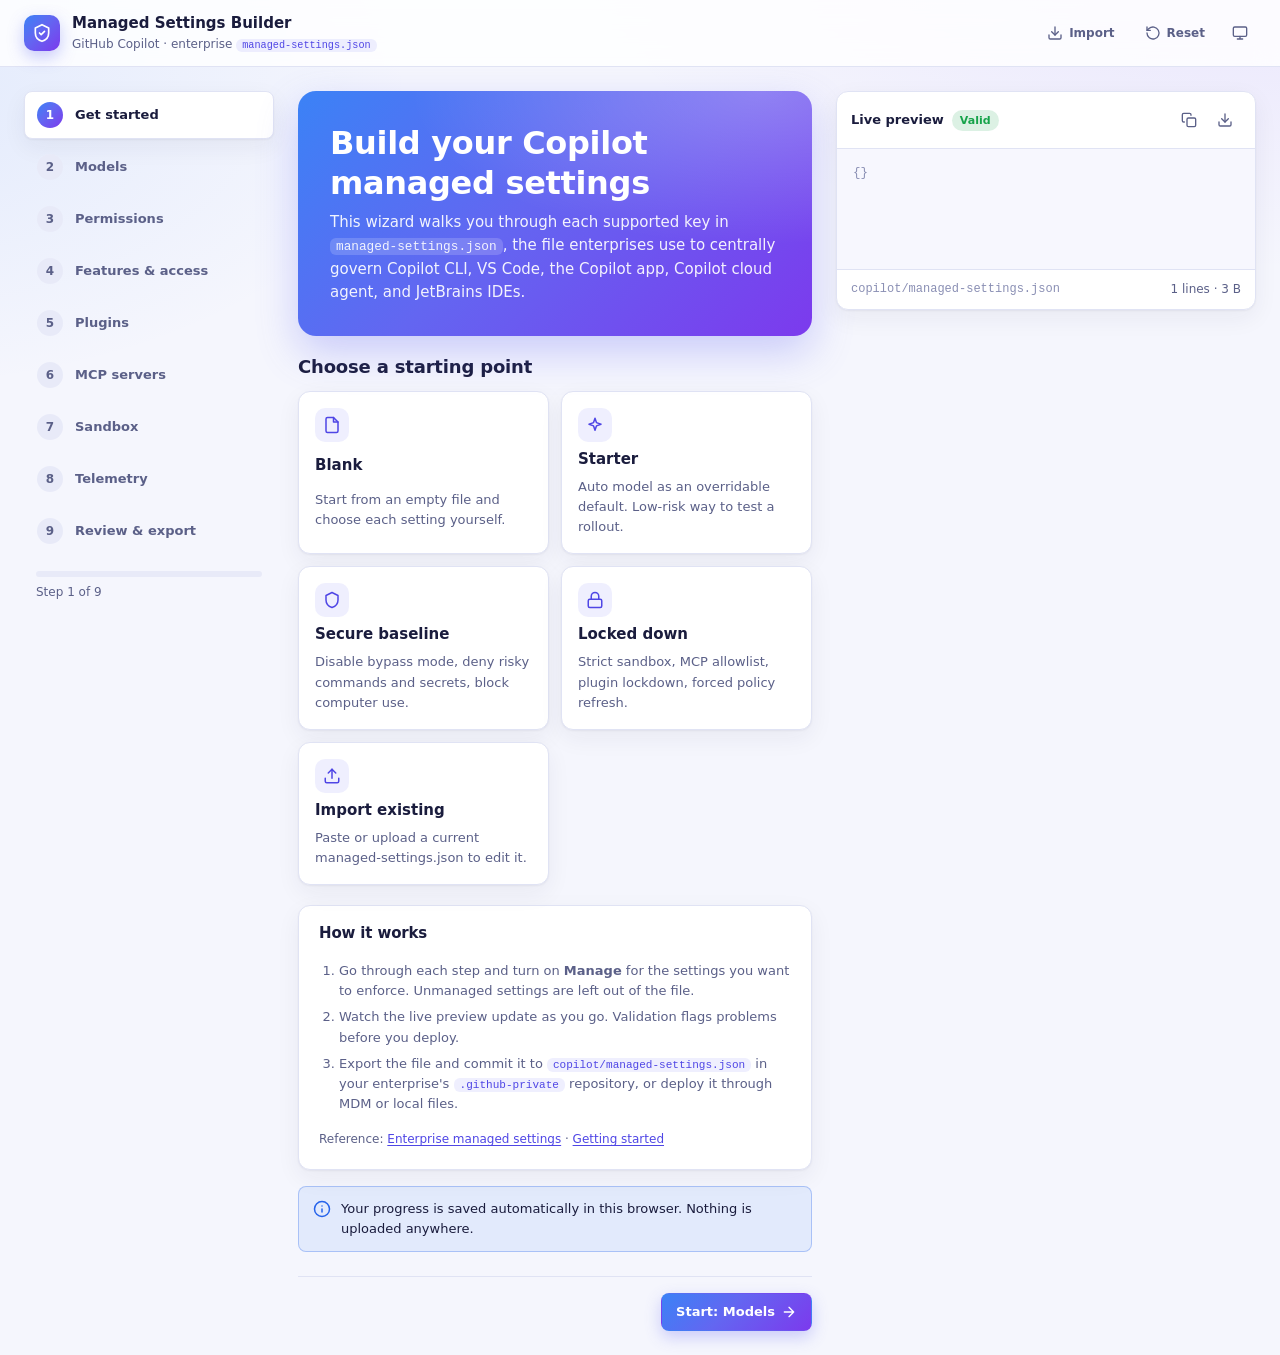
==== index.html @ 41697e11 "Add Managed Settings Builder web UI Co-authored-by: Copilot App <223556219+Copilot@users.noreply.git" ====
<!doctype html>
<html lang="en">
<head>
  <meta charset="utf-8">
  <meta name="viewport" content="width=device-width, initial-scale=1">
  <title>Managed Settings Builder · GitHub Copilot</title>
  <meta name="description" content="Step-by-step builder for GitHub Copilot enterprise managed-settings.json">
  <meta name="color-scheme" content="light dark">
  <script>
    // Apply saved theme before paint to avoid a flash.
    (function () {
      try {
        var t = localStorage.getItem("ems-theme");
        if (t === "light" || t === "dark") document.documentElement.setAttribute("data-theme", t);
      } catch (e) {}
    })();
  </script>
  <link rel="stylesheet" href="css/styles.css">
</head>
<body>
  <header class="app-header">
    <div class="brand">
      <div class="brand-mark" aria-hidden="true">
        <svg width="20" height="20" viewBox="0 0 24 24" fill="none" stroke="currentColor" stroke-width="2" stroke-linecap="round" stroke-linejoin="round"><path d="M12 2l8 4v6c0 5-3.5 8.5-8 10-4.5-1.5-8-5-8-10V6l8-4z"/><path d="M9 12l2 2 4-4"/></svg>
      </div>
      <div>
        <div class="brand-title">Managed Settings Builder</div>
        <div class="brand-sub">GitHub Copilot · enterprise <code>managed-settings.json</code></div>
      </div>
    </div>
    <div class="header-actions">
      <button class="btn btn-ghost btn-sm" type="button" data-action="open-import" title="Import an existing managed-settings.json">
        <svg viewBox="0 0 24 24" fill="none" stroke="currentColor" stroke-width="2" stroke-linecap="round" stroke-linejoin="round" aria-hidden="true"><path d="M21 15v4a2 2 0 0 1-2 2H5a2 2 0 0 1-2-2v-4"/><path d="M7 10l5 5 5-5"/><path d="M12 15V3"/></svg>
        Import
      </button>
      <button class="btn btn-ghost btn-sm" type="button" data-action="reset" title="Start over with an empty configuration">
        <svg viewBox="0 0 24 24" fill="none" stroke="currentColor" stroke-width="2" stroke-linecap="round" stroke-linejoin="round" aria-hidden="true"><path d="M3 12a9 9 0 1 0 3-6.7L3 8"/><path d="M3 3v5h5"/></svg>
        Reset
      </button>
      <button class="btn btn-icon btn-ghost" type="button" data-action="theme" id="theme-btn" aria-label="Toggle color theme" title="Theme: system"></button>
    </div>
  </header>

  <div class="layout">
    <nav class="stepper" aria-label="Setup steps">
      <ol id="steps"></ol>
      <div class="stepper-progress">
        <div class="progress-track"><div class="progress-fill" id="progress-fill"></div></div>
        <div class="progress-label" id="progress-label"></div>
      </div>
    </nav>

    <main id="main" tabindex="-1"></main>

    <aside class="preview" aria-label="Generated file preview">
      <div class="card">
        <div class="preview-head">
          <div class="preview-title">
            Live preview
            <span class="status-pill ok" id="status-pill">Valid</span>
          </div>
          <div class="preview-actions">
            <button class="btn btn-icon btn-ghost" type="button" data-action="copy" title="Copy JSON" aria-label="Copy JSON">
              <svg viewBox="0 0 24 24" fill="none" stroke="currentColor" stroke-width="2" stroke-linecap="round" stroke-linejoin="round" aria-hidden="true"><rect x="9" y="9" width="13" height="13" rx="2"/><path d="M5 15H4a2 2 0 0 1-2-2V4a2 2 0 0 1 2-2h9a2 2 0 0 1 2 2v1"/></svg>
            </button>
            <button class="btn btn-icon btn-ghost" type="button" data-action="download" title="Download managed-settings.json" aria-label="Download managed-settings.json">
              <svg viewBox="0 0 24 24" fill="none" stroke="currentColor" stroke-width="2" stroke-linecap="round" stroke-linejoin="round" aria-hidden="true"><path d="M21 15v4a2 2 0 0 1-2 2H5a2 2 0 0 1-2-2v-4"/><path d="M7 10l5 5 5-5"/><path d="M12 15V3"/></svg>
            </button>
          </div>
        </div>
        <pre class="code" id="json-preview" aria-label="managed-settings.json contents"></pre>
        <div class="preview-foot">
          <span class="preview-file">copilot/managed-settings.json</span>
          <span id="preview-stats"></span>
        </div>
      </div>
    </aside>
  </div>

  <dialog id="import-dialog" aria-labelledby="import-title">
    <form method="dialog">
      <div class="dialog-body">
        <h2 id="import-title" style="font-size: var(--fs-lg)">Import existing settings</h2>
        <p class="hint">Paste the contents of an existing <code>managed-settings.json</code>, or choose a file. Your current configuration will be replaced.</p>
        <textarea class="textarea" id="import-text" spellcheck="false" placeholder='{ "model": "auto" }'></textarea>
        <div class="inline">
          <input type="file" id="import-file" accept=".json,application/json" class="sr-only">
          <label for="import-file" class="btn btn-sm">Choose file…</label>
          <span class="hint" id="import-error" role="alert" style="color: var(--err)"></span>
        </div>
      </div>
      <div class="dialog-foot">
        <button class="btn" value="cancel" formnovalidate>Cancel</button>
        <button class="btn btn-primary" type="button" data-action="do-import">Import</button>
      </div>
    </form>
  </dialog>

  <div class="toast" id="toast" role="status" aria-live="polite"></div>

  <script src="js/settings-core.js"></script>
  <script src="js/app.js"></script>
</body>
</html>
---- css/styles.css ----
/* ==========================================================================
   Managed Settings Builder – design tokens
   Blue / purple palette, standardized type scale, light + dark themes.
   ========================================================================== */
:root {
  --font-sans: "Inter", "Segoe UI Variable", "Segoe UI", -apple-system, BlinkMacSystemFont, system-ui, Roboto, "Helvetica Neue", Arial, sans-serif;
  --font-mono: "JetBrains Mono", "SF Mono", ui-monospace, SFMono-Regular, Menlo, Consolas, monospace;

  --fs-xs: 12px;
  --fs-sm: 13px;
  --fs-md: 15px;
  --fs-lg: 18px;
  --fs-xl: 24px;
  --fs-xxl: 32px;

  --radius-sm: 8px;
  --radius: 12px;
  --radius-lg: 18px;

  /* Palette */
  --blue-400: #60a5fa;
  --blue-500: #3b82f6;
  --blue-600: #2563eb;
  --indigo-500: #6366f1;
  --indigo-600: #4f46e5;
  --violet-400: #a78bfa;
  --violet-500: #8b5cf6;
  --violet-600: #7c3aed;
  --purple-700: #6d28d9;

  --brand-gradient: linear-gradient(135deg, var(--blue-500) 0%, var(--indigo-500) 45%, var(--violet-600) 100%);

  /* Light theme (default) */
  --bg: #f5f6fd;
  --bg-glow: radial-gradient(1200px 600px at 100% -10%, rgba(139, 92, 246, 0.12), transparent 60%),
    radial-gradient(900px 500px at -10% 10%, rgba(59, 130, 246, 0.10), transparent 60%);
  --surface: #ffffff;
  --surface-2: #f1f2fb;
  --surface-3: #e8eaf8;
  --border: #e0e3f4;
  --border-strong: #c9cdeb;
  --text: #1a1c3d;
  --text-muted: #5b6088;
  --text-faint: #8a8fb4;
  --primary: var(--indigo-600);
  --primary-hover: var(--purple-700);
  --primary-soft: rgba(99, 102, 241, 0.10);
  --accent: var(--violet-600);
  --focus: 0 0 0 3px rgba(99, 102, 241, 0.35);
  --shadow: 0 1px 2px rgba(26, 28, 61, 0.05), 0 8px 24px rgba(26, 28, 61, 0.06);

  --ok: #16a34a;
  --warn: #b45309;
  --warn-soft: rgba(245, 158, 11, 0.12);
  --err: #dc2626;
  --err-soft: rgba(220, 38, 38, 0.10);
  --info: var(--blue-600);
  --info-soft: rgba(59, 130, 246, 0.10);

  /* JSON syntax */
  --json-key: #6d28d9;
  --json-str: #2563eb;
  --json-num: #c026d3;
  --json-bool: #4f46e5;
  --json-punc: #8a8fb4;
  --code-bg: #f7f7fe;

  color-scheme: light;
}

@media (prefers-color-scheme: dark) {
  :root:not([data-theme="light"]) {
    --bg: #0b0d1c;
    --bg-glow: radial-gradient(1200px 600px at 100% -10%, rgba(139, 92, 246, 0.18), transparent 60%),
      radial-gradient(900px 500px at -10% 10%, rgba(59, 130, 246, 0.14), transparent 60%);
    --surface: #13162b;
    --surface-2: #1a1e3a;
    --surface-3: #232848;
    --border: #262b52;
    --border-strong: #363c6e;
    --text: #e9eaff;
    --text-muted: #a2a6d3;
    --text-faint: #6f74a3;
    --primary: #8b8ffc;
    --primary-hover: #a78bfa;
    --primary-soft: rgba(129, 140, 248, 0.14);
    --accent: var(--violet-400);
    --focus: 0 0 0 3px rgba(139, 143, 252, 0.4);
    --shadow: 0 1px 2px rgba(0, 0, 0, 0.3), 0 10px 30px rgba(0, 0, 0, 0.35);
    --ok: #4ade80;
    --warn: #fbbf24;
    --warn-soft: rgba(251, 191, 36, 0.12);
    --err: #f87171;
    --err-soft: rgba(248, 113, 113, 0.12);
    --info: var(--blue-400);
    --info-soft: rgba(96, 165, 250, 0.12);
    --json-key: #c4b5fd;
    --json-str: #93c5fd;
    --json-num: #f0abfc;
    --json-bool: #a5b4fc;
    --json-punc: #6f74a3;
    --code-bg: #0f1226;
    color-scheme: dark;
  }
}

:root[data-theme="dark"] {
  --bg: #0b0d1c;
  --bg-glow: radial-gradient(1200px 600px at 100% -10%, rgba(139, 92, 246, 0.18), transparent 60%),
    radial-gradient(900px 500px at -10% 10%, rgba(59, 130, 246, 0.14), transparent 60%);
  --surface: #13162b;
  --surface-2: #1a1e3a;
  --surface-3: #232848;
  --border: #262b52;
  --border-strong: #363c6e;
  --text: #e9eaff;
  --text-muted: #a2a6d3;
  --text-faint: #6f74a3;
  --primary: #8b8ffc;
  --primary-hover: #a78bfa;
  --primary-soft: rgba(129, 140, 248, 0.14);
  --accent: var(--violet-400);
  --focus: 0 0 0 3px rgba(139, 143, 252, 0.4);
  --shadow: 0 1px 2px rgba(0, 0, 0, 0.3), 0 10px 30px rgba(0, 0, 0, 0.35);
  --ok: #4ade80;
  --warn: #fbbf24;
  --warn-soft: rgba(251, 191, 36, 0.12);
  --err: #f87171;
  --err-soft: rgba(248, 113, 113, 0.12);
  --info: var(--blue-400);
  --info-soft: rgba(96, 165, 250, 0.12);
  --json-key: #c4b5fd;
  --json-str: #93c5fd;
  --json-num: #f0abfc;
  --json-bool: #a5b4fc;
  --json-punc: #6f74a3;
  --code-bg: #0f1226;
  color-scheme: dark;
}

/* ==========================================================================
   Base
   ========================================================================== */
*, *::before, *::after { box-sizing: border-box; }
html, body { margin: 0; }
body {
  font-family: var(--font-sans);
  font-size: var(--fs-md);
  line-height: 1.55;
  color: var(--text);
  background: var(--bg-glow), var(--bg);
  background-attachment: fixed;
  min-height: 100vh;
  -webkit-font-smoothing: antialiased;
}
h1, h2, h3, h4 { margin: 0; line-height: 1.25; font-weight: 650; letter-spacing: -0.01em; }
p { margin: 0; }
a { color: var(--primary); text-underline-offset: 2px; }
a:hover { color: var(--primary-hover); }
code, kbd, pre { font-family: var(--font-mono); font-size: 0.9em; }
:not(pre) > code {
  background: var(--primary-soft);
  color: var(--primary);
  padding: 1px 6px;
  border-radius: 6px;
  font-size: 0.85em;
}
button, input, select, textarea { font: inherit; color: inherit; }
:focus-visible { outline: none; box-shadow: var(--focus); }
.sr-only { position: absolute; width: 1px; height: 1px; padding: 0; margin: -1px; overflow: hidden; clip: rect(0 0 0 0); border: 0; }

/* ==========================================================================
   App shell
   ========================================================================== */
.app-header {
  position: sticky; top: 0; z-index: 20;
  display: flex; align-items: center; gap: 16px;
  padding: 12px 24px;
  background: color-mix(in srgb, var(--surface) 82%, transparent);
  backdrop-filter: saturate(160%) blur(12px);
  border-bottom: 1px solid var(--border);
}
.brand { display: flex; align-items: center; gap: 12px; }
.brand-mark {
  width: 36px; height: 36px; border-radius: 10px;
  background: var(--brand-gradient);
  display: grid; place-items: center; color: #fff;
  box-shadow: 0 6px 16px rgba(99, 102, 241, 0.35);
}
.brand-title { font-size: var(--fs-md); font-weight: 700; }
.brand-sub { font-size: var(--fs-xs); color: var(--text-muted); }
.header-actions { margin-left: auto; display: flex; gap: 8px; align-items: center; }

.layout {
  display: grid;
  grid-template-columns: 250px minmax(0, 1fr) minmax(320px, 420px);
  gap: 24px;
  max-width: 1500px;
  margin: 0 auto;
  padding: 24px;
  align-items: start;
}
#main:focus, #main:focus-visible { outline: none; box-shadow: none; }
.layout > * { min-width: 0; }

/* Stepper */
.stepper { position: sticky; top: 84px; }
.stepper ol { list-style: none; margin: 0; padding: 0; display: grid; gap: 4px; }
.step-btn {
  width: 100%; display: flex; align-items: center; gap: 12px;
  padding: 10px 12px; border-radius: var(--radius-sm);
  background: transparent; border: 1px solid transparent;
  text-align: left; cursor: pointer; color: var(--text-muted);
  font-size: var(--fs-sm); font-weight: 550;
  transition: background .15s, color .15s, border-color .15s;
}
.step-btn:hover { background: var(--surface-2); color: var(--text); }
.step-btn[aria-current="step"] { background: var(--surface); border-color: var(--border); color: var(--text); box-shadow: var(--shadow); }
.step-num {
  flex: none; width: 26px; height: 26px; border-radius: 50%;
  display: grid; place-items: center; font-size: var(--fs-xs); font-weight: 700;
  background: var(--surface-3); color: var(--text-muted);
}
.step-btn[aria-current="step"] .step-num { background: var(--brand-gradient); color: #fff; }
.step-btn.configured .step-num { background: var(--primary-soft); color: var(--primary); }
.step-btn[aria-current="step"].configured .step-num { background: var(--brand-gradient); color: #fff; }
.step-label { flex: 1; }
.step-meta { font-size: var(--fs-xs); color: var(--text-faint); font-weight: 500; }
.step-dot { width: 8px; height: 8px; border-radius: 50%; background: var(--err); flex: none; }
.step-dot.warn { background: var(--warn); }
.stepper-progress { margin: 16px 12px 0; }
.progress-track { height: 6px; border-radius: 99px; background: var(--surface-3); overflow: hidden; }
.progress-fill { height: 100%; background: var(--brand-gradient); border-radius: inherit; transition: width .3s ease; }
.progress-label { font-size: var(--fs-xs); color: var(--text-muted); margin-top: 6px; }

/* Main content */
.step-header { margin-bottom: 20px; }
.eyebrow { font-size: var(--fs-xs); font-weight: 700; letter-spacing: .08em; text-transform: uppercase; color: var(--accent); }
.step-header h1 { font-size: var(--fs-xl); margin-top: 4px; }
.step-header p { color: var(--text-muted); margin-top: 6px; max-width: 70ch; }

.card {
  background: var(--surface);
  border: 1px solid var(--border);
  border-radius: var(--radius);
  box-shadow: var(--shadow);
  margin-bottom: 16px;
  overflow: hidden;
}
.card-head { display: flex; gap: 16px; align-items: flex-start; padding: 18px 20px; }
.card-head-text { flex: 1; min-width: 0; }
.card-title { font-size: var(--fs-md); font-weight: 650; display: flex; align-items: center; gap: 8px; flex-wrap: wrap; }
.card-key { font-family: var(--font-mono); font-size: var(--fs-xs); color: var(--text-faint); font-weight: 500; }
.card-desc { color: var(--text-muted); font-size: var(--fs-sm); margin-top: 4px; }
.card-body { padding: 0 20px 20px; display: grid; gap: 16px; }
.card.is-off .card-body { display: none; }
.card.is-off { box-shadow: none; }
.subcard { border: 1px solid var(--border); border-radius: var(--radius-sm); padding: 14px; background: var(--surface-2); display: grid; gap: 12px; }
.subcard-head { display: flex; align-items: center; gap: 8px; justify-content: space-between; }
.subcard-title { font-size: var(--fs-sm); font-weight: 650; }

/* Client support badges */
.support { display: flex; gap: 4px; flex-wrap: wrap; margin-top: 8px; }
.chip-client {
  font-size: 11px; font-weight: 600; padding: 2px 8px; border-radius: 99px;
  border: 1px solid var(--border); color: var(--text-faint); background: transparent;
}
.chip-client.yes { color: var(--primary); border-color: color-mix(in srgb, var(--primary) 35%, transparent); background: var(--primary-soft); }
.chip-client.no { text-decoration: line-through; opacity: .6; }

/* Forms */
.field { display: grid; gap: 6px; }
.field-row { display: grid; grid-template-columns: repeat(auto-fit, minmax(180px, 1fr)); gap: 12px; }
.label { font-size: var(--fs-sm); font-weight: 600; }
.hint { font-size: var(--fs-xs); color: var(--text-muted); }
.input, .select, .textarea {
  width: 100%; padding: 9px 12px;
  border: 1px solid var(--border-strong); border-radius: var(--radius-sm);
  background: var(--surface); color: var(--text);
  font-size: var(--fs-sm);
  transition: border-color .15s, box-shadow .15s;
}
.input::placeholder, .textarea::placeholder { color: var(--text-faint); }
.input:focus, .select:focus, .textarea:focus { border-color: var(--primary); box-shadow: var(--focus); outline: none; }
.input.mono, .textarea.mono { font-family: var(--font-mono); font-size: var(--fs-xs); }
.textarea { min-height: 220px; resize: vertical; font-family: var(--font-mono); font-size: var(--fs-xs); }
.select { appearance: none; padding-right: 32px;
  background-image: linear-gradient(45deg, transparent 50%, var(--text-muted) 50%), linear-gradient(135deg, var(--text-muted) 50%, transparent 50%);
  background-position: calc(100% - 16px) 50%, calc(100% - 11px) 50%; background-size: 5px 5px; background-repeat: no-repeat; }
.inline { display: flex; gap: 8px; align-items: center; }
.inline > .input { flex: 1; }
.inline > .select { width: auto; flex: none; }

/* Toggle switch */
.switch { position: relative; display: inline-flex; align-items: center; gap: 10px; cursor: pointer; font-size: var(--fs-sm); font-weight: 550; user-select: none; }
.switch input { position: absolute; opacity: 0; width: 1px; height: 1px; }
.switch .track {
  width: 40px; height: 22px; border-radius: 99px; background: var(--surface-3);
  border: 1px solid var(--border-strong); position: relative; transition: background .2s, border-color .2s; flex: none;
}
.switch .track::after {
  content: ""; position: absolute; top: 2px; left: 2px; width: 16px; height: 16px; border-radius: 50%;
  background: #fff; box-shadow: 0 1px 3px rgba(0,0,0,.25); transition: transform .2s;
}
.switch input:checked + .track { background: var(--brand-gradient); border-color: transparent; }
.switch input:checked + .track::after { transform: translateX(18px); }
.switch input:focus-visible + .track { box-shadow: var(--focus); }
.switch-label-muted { color: var(--text-muted); font-weight: 500; }

/* Segmented (tri-state) */
.seg { display: inline-flex; border: 1px solid var(--border-strong); border-radius: var(--radius-sm); overflow: hidden; background: var(--surface); }
.seg label { position: relative; }
.seg input { position: absolute; opacity: 0; inset: 0; cursor: pointer; }
.seg span { display: block; padding: 6px 12px; font-size: var(--fs-xs); font-weight: 600; color: var(--text-muted); border-right: 1px solid var(--border); cursor: pointer; }
.seg label:last-child span { border-right: 0; }
.seg input:checked + span { background: var(--primary-soft); color: var(--primary); }
.seg input:focus-visible + span { box-shadow: inset var(--focus); }
.tri-row { display: flex; align-items: center; justify-content: space-between; gap: 16px; padding: 10px 0; border-top: 1px solid var(--border); }
.tri-row:first-child { border-top: 0; padding-top: 0; }
.tri-row-text { min-width: 0; }
.tri-row-text .label code { font-weight: 500; }

/* Buttons */
.btn {
  display: inline-flex; align-items: center; justify-content: center; gap: 6px;
  padding: 8px 14px; border-radius: var(--radius-sm); border: 1px solid var(--border-strong);
  background: var(--surface); color: var(--text); font-size: var(--fs-sm); font-weight: 600;
  cursor: pointer; transition: background .15s, border-color .15s, transform .05s; white-space: nowrap;
}
.btn:hover { background: var(--surface-2); border-color: var(--primary); }
.btn:active { transform: translateY(1px); }
.btn-primary { background: var(--brand-gradient); color: #fff; border-color: transparent; box-shadow: 0 6px 16px rgba(99, 102, 241, 0.3); }
.btn-primary:hover { background: var(--brand-gradient); filter: brightness(1.08); border-color: transparent; }
.btn-ghost { background: transparent; border-color: transparent; color: var(--text-muted); }
.btn-ghost:hover { background: var(--surface-2); color: var(--text); border-color: transparent; }
.btn-sm { padding: 5px 10px; font-size: var(--fs-xs); }
.btn-icon { padding: 6px; width: 32px; height: 32px; }
.btn-danger:hover { color: var(--err); border-color: var(--err); background: var(--err-soft); }
.btn svg { width: 16px; height: 16px; flex: none; }

/* Chips / lists */
.chips { display: flex; flex-wrap: wrap; gap: 6px; }
.chip {
  display: inline-flex; align-items: center; gap: 6px; padding: 4px 4px 4px 10px;
  border-radius: 99px; background: var(--surface-2); border: 1px solid var(--border);
  font-family: var(--font-mono); font-size: var(--fs-xs);
}
.chip button { border: 0; background: transparent; cursor: pointer; color: var(--text-faint); width: 20px; height: 20px; border-radius: 50%; display: grid; place-items: center; }
.chip button:hover { background: var(--err-soft); color: var(--err); }
.chip.deny { border-color: color-mix(in srgb, var(--err) 35%, transparent); }
.chip.ask { border-color: color-mix(in srgb, var(--warn) 45%, transparent); }
.chip.allow { border-color: color-mix(in srgb, var(--ok) 40%, transparent); }
.suggest { display: flex; flex-wrap: wrap; gap: 6px; align-items: center; }
.suggest-label { font-size: var(--fs-xs); color: var(--text-faint); margin-right: 2px; }
.suggest button {
  border: 1px dashed var(--border-strong); background: transparent; color: var(--text-muted);
  border-radius: 99px; padding: 3px 10px; font-family: var(--font-mono); font-size: 11px; cursor: pointer;
}
.suggest button:hover { border-color: var(--primary); color: var(--primary); background: var(--primary-soft); }
.empty { font-size: var(--fs-sm); color: var(--text-faint); font-style: italic; }

.item-list { display: grid; gap: 10px; }
.item { display: grid; gap: 10px; padding: 12px; border: 1px solid var(--border); border-radius: var(--radius-sm); background: var(--surface-2); }
.item-row { display: flex; gap: 8px; align-items: flex-end; flex-wrap: wrap; }
.item-row > .field { flex: 1; min-width: 150px; }
.item-row > .field.narrow { flex: 0 0 160px; min-width: 140px; }

/* Callouts */
.callout { display: flex; gap: 10px; padding: 12px 14px; border-radius: var(--radius-sm); font-size: var(--fs-sm); border: 1px solid; }
.callout svg { width: 18px; height: 18px; flex: none; margin-top: 1px; }
.callout.info { background: var(--info-soft); border-color: color-mix(in srgb, var(--info) 30%, transparent); }
.callout.info svg { color: var(--info); }
.callout.warning { background: var(--warn-soft); border-color: color-mix(in srgb, var(--warn) 35%, transparent); }
.callout.warning svg { color: var(--warn); }
.callout.error { background: var(--err-soft); border-color: color-mix(in srgb, var(--err) 35%, transparent); }
.callout.error svg { color: var(--err); }

/* Welcome */
.hero {
  position: relative; overflow: hidden;
  border-radius: var(--radius-lg); padding: 32px; margin-bottom: 20px;
  background: var(--brand-gradient); color: #fff; box-shadow: 0 16px 40px rgba(99, 102, 241, 0.3);
}
.hero::after {
  content: ""; position: absolute; inset: 0; pointer-events: none;
  background: radial-gradient(500px 220px at 90% 0%, rgba(255,255,255,.25), transparent 70%);
}
.hero h1 { font-size: var(--fs-xxl); }
.hero p { margin-top: 8px; max-width: 62ch; opacity: .92; }
.hero code { background: rgba(255,255,255,.18); color: #fff; }
.preset-grid { display: grid; grid-template-columns: repeat(auto-fit, minmax(200px, 1fr)); gap: 12px; }
.preset {
  text-align: left; cursor: pointer; padding: 16px; border-radius: var(--radius);
  border: 1px solid var(--border); background: var(--surface); box-shadow: var(--shadow);
  display: grid; gap: 6px; transition: border-color .15s, transform .15s;
}
.preset:hover { border-color: var(--primary); transform: translateY(-2px); }
.preset-icon { width: 34px; height: 34px; border-radius: 10px; display: grid; place-items: center; background: var(--primary-soft); color: var(--primary); }
.preset-icon svg { width: 18px; height: 18px; }
.preset-title { font-weight: 650; }
.preset-desc { font-size: var(--fs-sm); color: var(--text-muted); }

/* Footer nav */
.step-nav { display: flex; justify-content: space-between; align-items: center; margin-top: 24px; padding-top: 16px; border-top: 1px solid var(--border); }

/* Preview panel */
.preview { position: sticky; top: 84px; display: flex; flex-direction: column; max-height: calc(100vh - 108px); }
.preview .card { display: flex; flex-direction: column; min-height: 0; margin: 0; }
.preview-head { display: flex; align-items: center; gap: 8px; padding: 12px 14px; border-bottom: 1px solid var(--border); }
.preview-title { font-size: var(--fs-sm); font-weight: 650; display: flex; align-items: center; gap: 8px; }
.preview-file { font-family: var(--font-mono); font-size: var(--fs-xs); color: var(--text-faint); font-weight: 500; }
.preview-actions { margin-left: auto; display: flex; gap: 4px; }
.status-pill { font-size: 11px; font-weight: 700; padding: 2px 8px; border-radius: 99px; }
.status-pill.ok { background: color-mix(in srgb, var(--ok) 15%, transparent); color: var(--ok); }
.status-pill.warn { background: var(--warn-soft); color: var(--warn); }
.status-pill.err { background: var(--err-soft); color: var(--err); }
.code {
  margin: 0; padding: 14px 16px; overflow: auto; flex: 1; min-height: 120px;
  background: var(--code-bg); font-size: 12.5px; line-height: 1.6; tab-size: 2;
}
.code .k { color: var(--json-key); }
.code .s { color: var(--json-str); }
.code .n { color: var(--json-num); }
.code .b { color: var(--json-bool); font-weight: 600; }
.code .p { color: var(--json-punc); }
.preview-foot { padding: 10px 14px; border-top: 1px solid var(--border); font-size: var(--fs-xs); color: var(--text-muted); display: flex; justify-content: space-between; }

/* Issues */
.issues { display: grid; gap: 8px; }
.issue { display: flex; gap: 10px; align-items: flex-start; padding: 10px 12px; border-radius: var(--radius-sm); font-size: var(--fs-sm); border: 1px solid var(--border); background: var(--surface); }
.issue .lvl { font-size: 10px; font-weight: 800; text-transform: uppercase; padding: 2px 6px; border-radius: 4px; flex: none; margin-top: 2px; letter-spacing: .04em; }
.issue.error .lvl { background: var(--err-soft); color: var(--err); }
.issue.warning .lvl { background: var(--warn-soft); color: var(--warn); }
.issue.info .lvl { background: var(--info-soft); color: var(--info); }
.issue .msg { flex: 1; }
.issue .go { font-size: var(--fs-xs); }

.summary-grid { display: grid; grid-template-columns: repeat(auto-fit, minmax(150px, 1fr)); gap: 12px; }
.stat { padding: 14px; border-radius: var(--radius); background: var(--surface); border: 1px solid var(--border); }
.stat-num { font-size: var(--fs-xl); font-weight: 700; background: var(--brand-gradient); -webkit-background-clip: text; background-clip: text; color: transparent; }
.stat-label { font-size: var(--fs-xs); color: var(--text-muted); }

.tree { font-family: var(--font-mono); font-size: var(--fs-xs); line-height: 1.8; padding: 12px 14px; background: var(--code-bg); border-radius: var(--radius-sm); border: 1px solid var(--border); white-space: pre; overflow: auto; }

/* Toast */
.toast {
  position: fixed; bottom: 24px; left: 50%; transform: translate(-50%, 20px);
  background: var(--text); color: var(--bg); padding: 10px 16px; border-radius: 99px;
  font-size: var(--fs-sm); font-weight: 600; opacity: 0; pointer-events: none; transition: opacity .2s, transform .2s; z-index: 50;
}
.toast.show { opacity: 1; transform: translate(-50%, 0); }

/* Dialog */
dialog {
  border: 1px solid var(--border); border-radius: var(--radius-lg); padding: 0; width: min(640px, 92vw);
  background: var(--surface); color: var(--text); box-shadow: 0 30px 80px rgba(0,0,0,.35);
}
dialog::backdrop { background: rgba(11, 13, 28, 0.55); backdrop-filter: blur(3px); }
.dialog-body { padding: 20px; display: grid; gap: 12px; }
.dialog-foot { padding: 12px 20px; border-top: 1px solid var(--border); display: flex; justify-content: flex-end; gap: 8px; }

/* Responsive */
@media (max-width: 1180px) {
  .layout { grid-template-columns: 220px minmax(0, 1fr); }
  .preview { grid-column: 1 / -1; position: static; max-height: none; }
  .preview .code { max-height: 480px; }
}
@media (max-width: 760px) {
  .layout { grid-template-columns: 1fr; padding: 16px; }
  .stepper { position: static; }
  .stepper ol { grid-auto-flow: column; grid-auto-columns: max-content; overflow-x: auto; padding-bottom: 4px; }
  .step-meta, .stepper-progress { display: none; }
  .app-header { padding: 10px 16px; }
  .brand-sub { display: none; }
  .tri-row { flex-direction: column; align-items: flex-start; }
}
@media (prefers-reduced-motion: reduce) {
  *, *::before, *::after { transition: none !important; animation: none !important; }
}
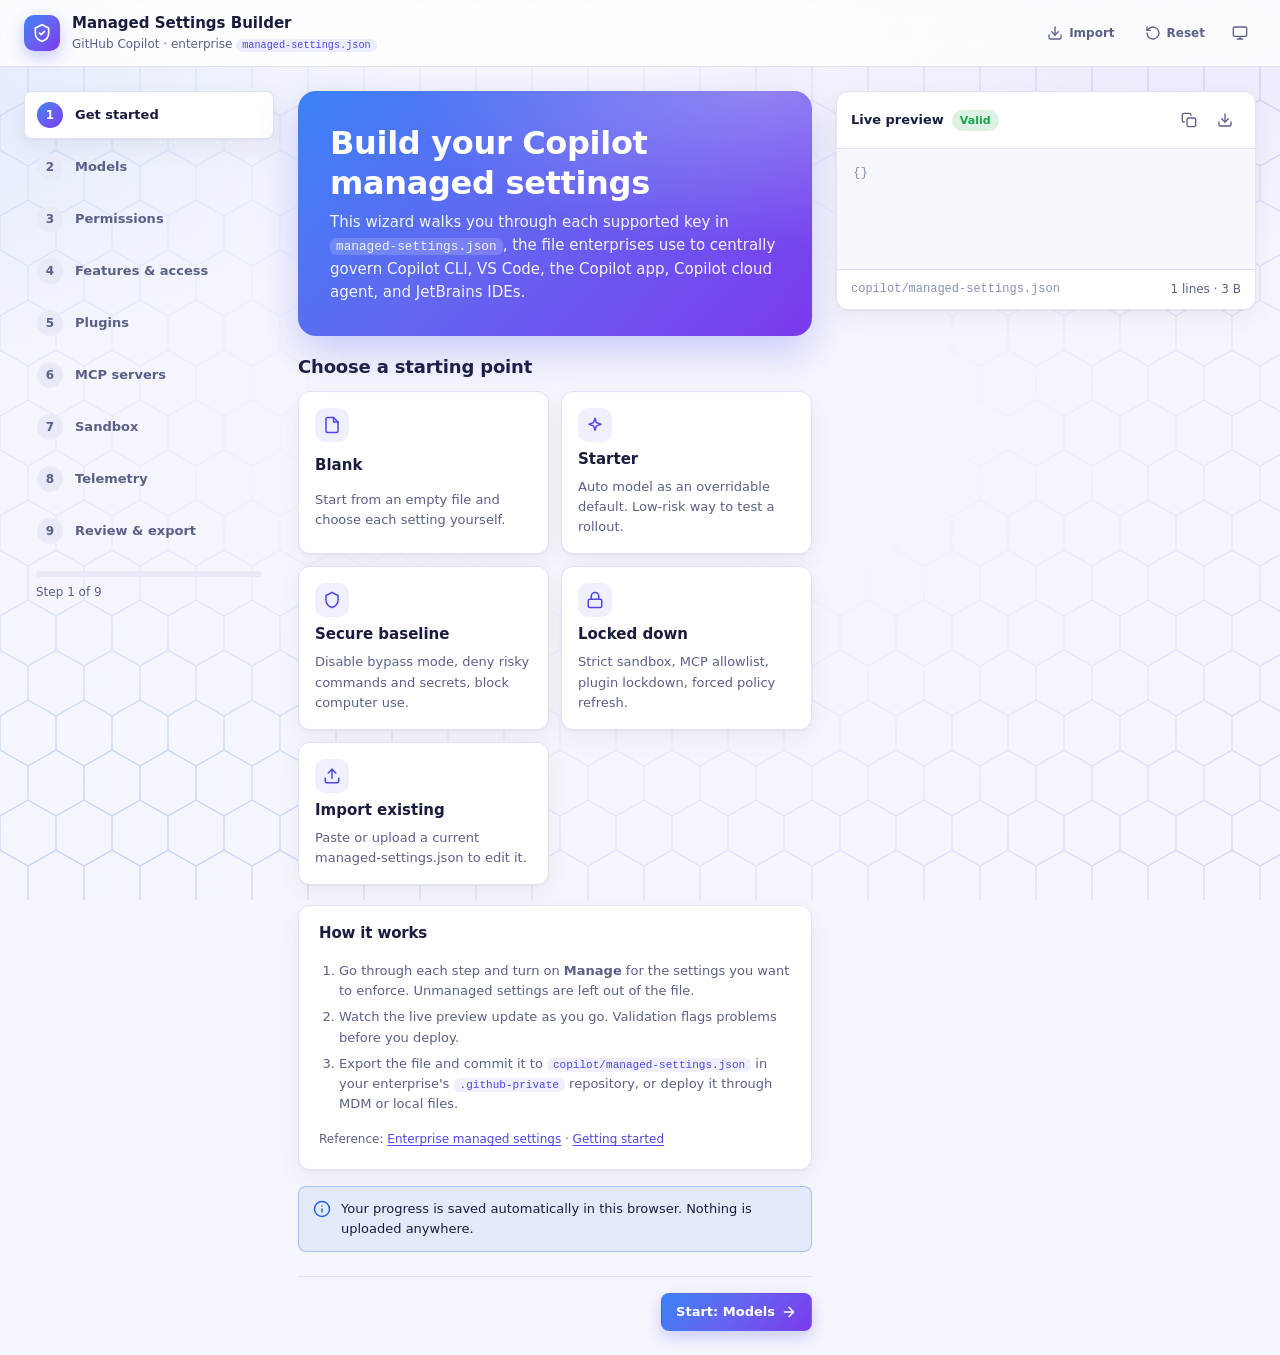
==== commit c5d6991a: "Add What's new banner and New badges - js/whats-new.js changelog; banner shows entries since last vi" ====
--- a/index.html
+++ b/index.html
@@ -40,6 +40,8 @@
       <button class="btn btn-icon btn-ghost" type="button" data-action="theme" id="theme-btn" aria-label="Toggle color theme" title="Theme: system"></button>
     </div>
   </header>
+
+  <section id="whats-new" class="whats-new" aria-label="What's new" aria-live="polite" hidden></section>
 
   <div class="layout">
     <nav class="stepper" aria-label="Setup steps">
@@ -99,6 +101,8 @@
   <div class="toast" id="toast" role="status" aria-live="polite"></div>
 
   <script src="js/settings-core.js"></script>
+  <script src="js/models-snapshot.js"></script>
+  <script src="js/whats-new.js"></script>
   <script src="js/app.js"></script>
 </body>
 </html>
--- a/css/styles.css
+++ b/css/styles.css
@@ -153,6 +153,43 @@
   min-height: 100vh;
   -webkit-font-smoothing: antialiased;
 }
+
+/* Hex grid backdrop: a gradient layer cut out by a hex-line tile and faded toward the center. */
+body::before, body::after {
+  content: ""; position: fixed; inset: 0; z-index: -1; pointer-events: none;
+  --hex: url("data:image/svg+xml,%3Csvg xmlns='http://www.w3.org/2000/svg' width='56' height='100' viewBox='0 0 56 100'%3E%3Cpath d='M28 66L0 50V16L28 0l28 16v34L28 66zm0 0v34M28 0v-34' fill='none' stroke='%23000' stroke-width='1.1'/%3E%3C/svg%3E");
+  --fade: radial-gradient(ellipse 75% 70% at 50% 45%, transparent 25%, #000 100%);
+  -webkit-mask-image: var(--hex), var(--fade);
+          mask-image: var(--hex), var(--fade);
+  -webkit-mask-size: 56px 100px, 100% 100%;
+          mask-size: 56px 100px, 100% 100%;
+  -webkit-mask-composite: source-in;
+          mask-composite: intersect;
+}
+body::before {
+  background: linear-gradient(135deg, var(--blue-500), var(--indigo-500) 50%, var(--violet-600));
+  opacity: var(--hex-opacity, .22);
+}
+/* A brighter sweep that drifts across the grid. */
+body::after {
+  background: radial-gradient(600px 400px at var(--hx, 80%) var(--hy, 15%), var(--violet-400), transparent 70%),
+              radial-gradient(500px 360px at 15% 85%, var(--blue-400), transparent 70%);
+  opacity: var(--hex-glow, .35);
+  animation: hex-drift 18s ease-in-out infinite alternate;
+}
+@keyframes hex-drift {
+  0%   { --hx: 85%; --hy: 10%; }
+  50%  { --hx: 55%; --hy: 30%; }
+  100% { --hx: 20%; --hy: 15%; }
+}
+@property --hx { syntax: "<percentage>"; inherits: false; initial-value: 80%; }
+@property --hy { syntax: "<percentage>"; inherits: false; initial-value: 15%; }
+@media (prefers-color-scheme: dark) {
+  :root:not([data-theme="light"]) { --hex-opacity: .38; --hex-glow: .6; }
+}
+:root[data-theme="dark"] { --hex-opacity: .38; --hex-glow: .6; }
+@media (prefers-reduced-motion: reduce) { body::after { animation: none; } }
+@media print { body::before, body::after { display: none; } }
 h1, h2, h3, h4 { margin: 0; line-height: 1.25; font-weight: 650; letter-spacing: -0.01em; }
 p { margin: 0; }
 a { color: var(--primary); text-underline-offset: 2px; }
@@ -477,3 +514,51 @@
 @media (prefers-reduced-motion: reduce) {
   *, *::before, *::after { transition: none !important; animation: none !important; }
 }
+
+/* Model picker */
+.model-source { display: flex; flex-wrap: wrap; align-items: center; gap: 4px; }
+.model-source a { display: inline-flex; align-items: center; gap: 3px; }
+.model-source svg { width: 12px; height: 12px; }
+.link-btn {
+  background: none; border: 0; padding: 0; font: inherit; cursor: pointer;
+  color: var(--accent); text-decoration: underline; text-underline-offset: 2px;
+}
+.link-btn:disabled { opacity: .5; cursor: progress; }
+.text-warn { color: var(--warn, #b45309); }
+
+/* What's new banner and "New" badges */
+.whats-new { max-width: 1500px; margin: 0 auto; padding: 24px 24px 0; }
+.whats-new[hidden] { display: none; }
+.whats-new-card {
+  display: flex; gap: 14px; align-items: flex-start;
+  padding: 14px 16px; border-radius: var(--radius);
+  background: color-mix(in srgb, var(--surface) 88%, transparent);
+  border: 1px solid color-mix(in srgb, var(--accent) 35%, var(--border));
+  box-shadow: var(--shadow);
+  backdrop-filter: blur(6px);
+}
+.whats-new-icon {
+  width: 32px; height: 32px; border-radius: 9px; flex: none;
+  display: grid; place-items: center; color: #fff; background: var(--brand-gradient);
+}
+.whats-new-icon svg { width: 18px; height: 18px; }
+.whats-new-body { flex: 1; min-width: 0; }
+.whats-new-title { font-size: var(--fs-sm); font-weight: 700; margin-bottom: 6px; }
+.whats-new ul { list-style: none; margin: 0; padding: 0; display: grid; gap: 6px; font-size: var(--fs-sm); }
+.whats-new li { display: flex; align-items: baseline; gap: 8px; flex-wrap: wrap; }
+.whats-new li .link-btn { text-align: left; }
+.whats-new time { color: var(--text-faint); font-size: var(--fs-xs); }
+.wn-more { color: var(--text-muted); }
+.wn-tag {
+  font-size: 11px; font-weight: 700; letter-spacing: .04em; text-transform: uppercase;
+  padding: 1px 7px; border-radius: 99px;
+  color: var(--primary); background: var(--primary-soft);
+}
+.wn-model { color: var(--info); background: var(--info-soft); }
+.wn-fix { color: var(--text-muted); background: var(--surface-3); }
+.badge-new {
+  display: inline-block; vertical-align: middle;
+  font-size: 10px; font-weight: 700; letter-spacing: .05em; text-transform: uppercase; line-height: 1;
+  padding: 3px 6px; border-radius: 99px; color: #fff; background: var(--brand-gradient);
+}
+@media print { .whats-new { display: none; } }
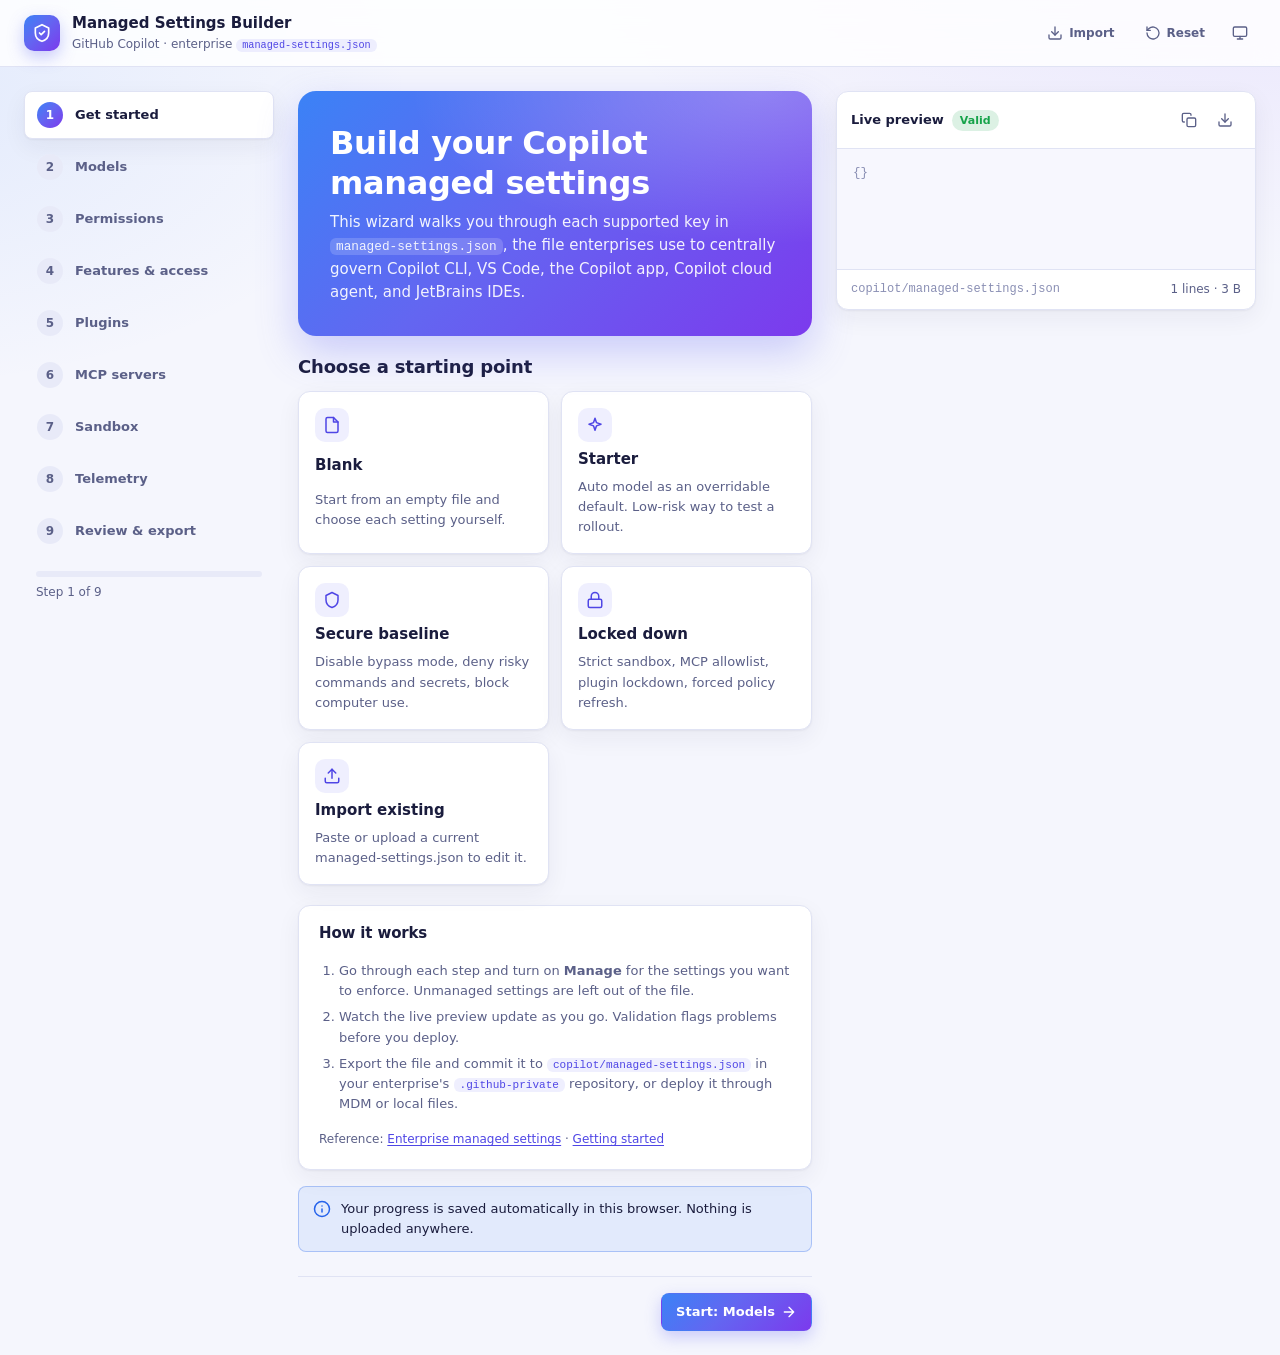
==== commit c92b79a0: "Address review: track seen entries by ID, list all unseen entries, separate live announcer - Seen st" ====
--- a/index.html
+++ b/index.html
@@ -41,7 +41,8 @@
     </div>
   </header>
 
-  <section id="whats-new" class="whats-new" aria-label="What's new" aria-live="polite" hidden></section>
+  <div id="whats-new-status" class="sr-only" role="status" aria-live="polite"></div>
+  <section id="whats-new" class="whats-new" aria-label="What's new" hidden></section>
 
   <div class="layout">
     <nav class="stepper" aria-label="Setup steps">
--- a/css/styles.css
+++ b/css/styles.css
@@ -154,42 +154,6 @@
   -webkit-font-smoothing: antialiased;
 }
 
-/* Hex grid backdrop: a gradient layer cut out by a hex-line tile and faded toward the center. */
-body::before, body::after {
-  content: ""; position: fixed; inset: 0; z-index: -1; pointer-events: none;
-  --hex: url("data:image/svg+xml,%3Csvg xmlns='http://www.w3.org/2000/svg' width='56' height='100' viewBox='0 0 56 100'%3E%3Cpath d='M28 66L0 50V16L28 0l28 16v34L28 66zm0 0v34M28 0v-34' fill='none' stroke='%23000' stroke-width='1.1'/%3E%3C/svg%3E");
-  --fade: radial-gradient(ellipse 75% 70% at 50% 45%, transparent 25%, #000 100%);
-  -webkit-mask-image: var(--hex), var(--fade);
-          mask-image: var(--hex), var(--fade);
-  -webkit-mask-size: 56px 100px, 100% 100%;
-          mask-size: 56px 100px, 100% 100%;
-  -webkit-mask-composite: source-in;
-          mask-composite: intersect;
-}
-body::before {
-  background: linear-gradient(135deg, var(--blue-500), var(--indigo-500) 50%, var(--violet-600));
-  opacity: var(--hex-opacity, .22);
-}
-/* A brighter sweep that drifts across the grid. */
-body::after {
-  background: radial-gradient(600px 400px at var(--hx, 80%) var(--hy, 15%), var(--violet-400), transparent 70%),
-              radial-gradient(500px 360px at 15% 85%, var(--blue-400), transparent 70%);
-  opacity: var(--hex-glow, .35);
-  animation: hex-drift 18s ease-in-out infinite alternate;
-}
-@keyframes hex-drift {
-  0%   { --hx: 85%; --hy: 10%; }
-  50%  { --hx: 55%; --hy: 30%; }
-  100% { --hx: 20%; --hy: 15%; }
-}
-@property --hx { syntax: "<percentage>"; inherits: false; initial-value: 80%; }
-@property --hy { syntax: "<percentage>"; inherits: false; initial-value: 15%; }
-@media (prefers-color-scheme: dark) {
-  :root:not([data-theme="light"]) { --hex-opacity: .38; --hex-glow: .6; }
-}
-:root[data-theme="dark"] { --hex-opacity: .38; --hex-glow: .6; }
-@media (prefers-reduced-motion: reduce) { body::after { animation: none; } }
-@media print { body::before, body::after { display: none; } }
 h1, h2, h3, h4 { margin: 0; line-height: 1.25; font-weight: 650; letter-spacing: -0.01em; }
 p { margin: 0; }
 a { color: var(--primary); text-underline-offset: 2px; }
@@ -548,7 +512,9 @@
 .whats-new li { display: flex; align-items: baseline; gap: 8px; flex-wrap: wrap; }
 .whats-new li .link-btn { text-align: left; }
 .whats-new time { color: var(--text-faint); font-size: var(--fs-xs); }
-.wn-more { color: var(--text-muted); }
+.wn-more { margin-top: 6px; font-size: var(--fs-sm); }
+.wn-more summary { cursor: pointer; color: var(--primary); width: fit-content; }
+.wn-more ul { margin-top: 6px; }
 .wn-tag {
   font-size: 11px; font-weight: 700; letter-spacing: .04em; text-transform: uppercase;
   padding: 1px 7px; border-radius: 99px;
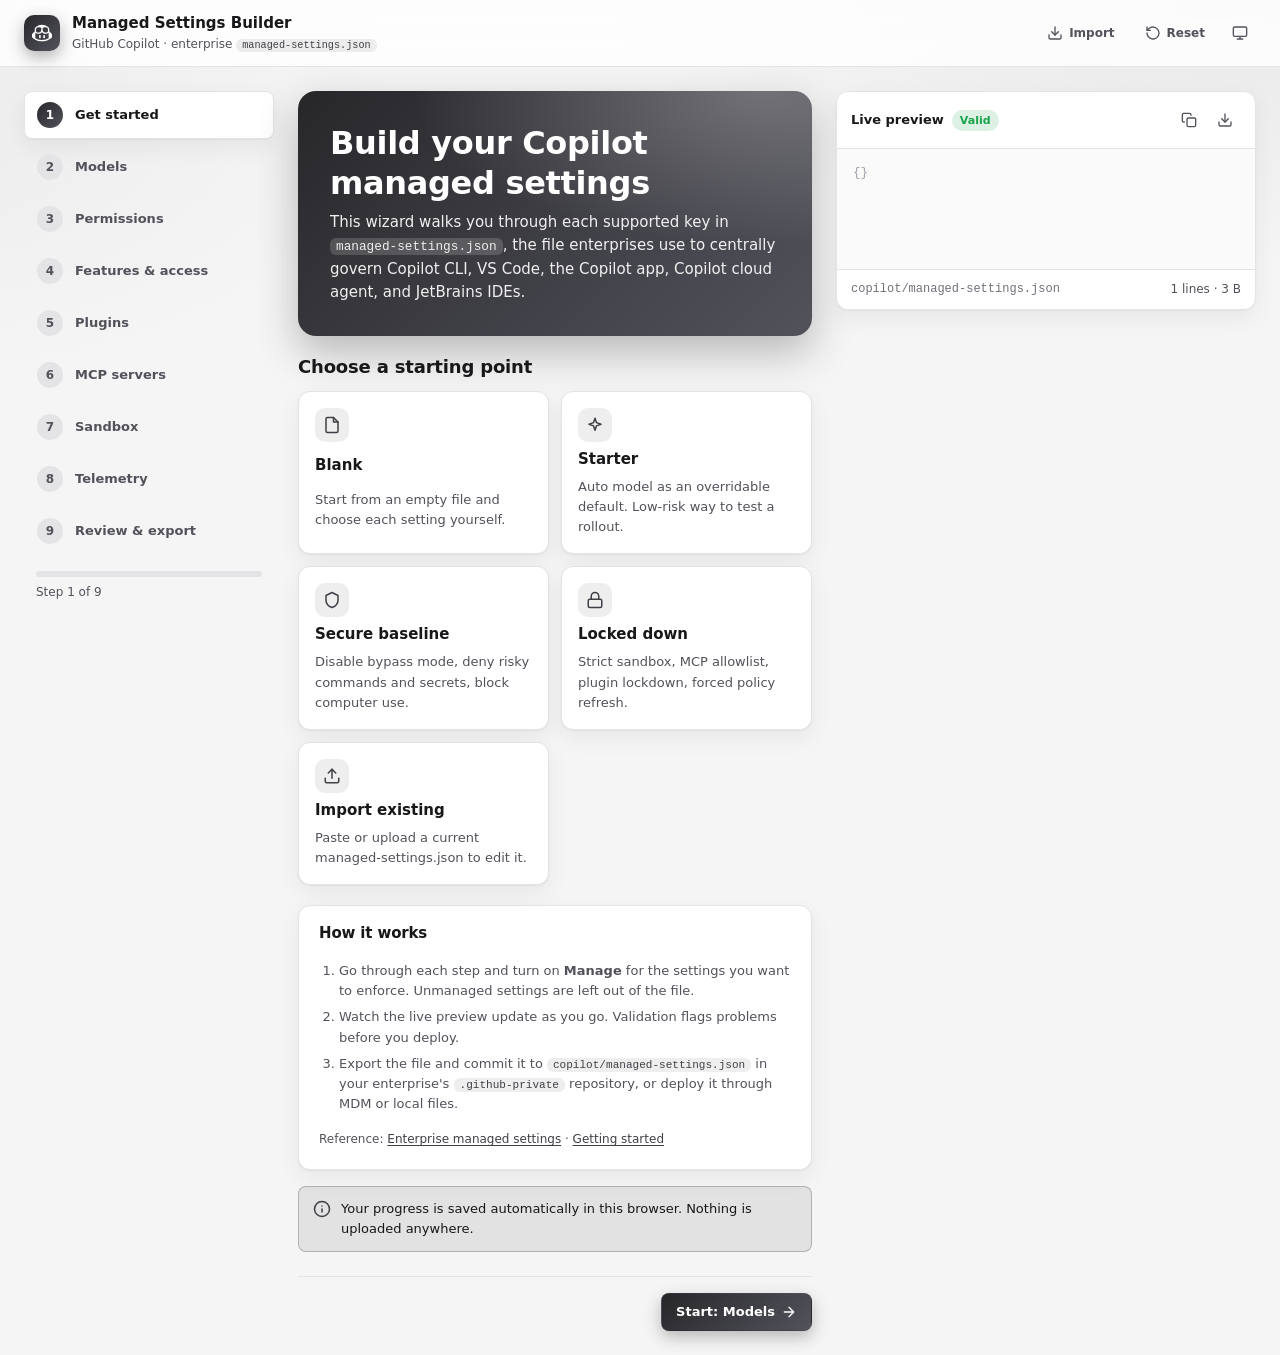
==== commit 951afbf0: "Add GitHub Copilot logo Co-authored-by: shakerg <24681097+shakerg@users.noreply.github.com>" ====
--- a/index.html
+++ b/index.html
@@ -21,7 +21,7 @@
   <header class="app-header">
     <div class="brand">
       <div class="brand-mark" aria-hidden="true">
-        <svg width="20" height="20" viewBox="0 0 24 24" fill="none" stroke="currentColor" stroke-width="2" stroke-linecap="round" stroke-linejoin="round"><path d="M12 2l8 4v6c0 5-3.5 8.5-8 10-4.5-1.5-8-5-8-10V6l8-4z"/><path d="M9 12l2 2 4-4"/></svg>
+        <img src="images/copilot.svg" alt="" width="20" height="20">
       </div>
       <div>
         <div class="brand-title">Managed Settings Builder</div>
--- a/css/styles.css
+++ b/css/styles.css
@@ -1,6 +1,6 @@
 /* ==========================================================================
    Managed Settings Builder – design tokens
-   Blue / purple palette, standardized type scale, light + dark themes.
+   Black / charcoal palette, standardized type scale, light + dark themes.
    ========================================================================== */
 :root {
   --font-sans: "Inter", "Segoe UI Variable", "Segoe UI", -apple-system, BlinkMacSystemFont, system-ui, Roboto, "Helvetica Neue", Arial, sans-serif;
@@ -18,123 +18,118 @@
   --radius-lg: 18px;
 
   /* Palette */
-  --blue-400: #60a5fa;
-  --blue-500: #3b82f6;
-  --blue-600: #2563eb;
-  --indigo-500: #6366f1;
-  --indigo-600: #4f46e5;
-  --violet-400: #a78bfa;
-  --violet-500: #8b5cf6;
-  --violet-600: #7c3aed;
-  --purple-700: #6d28d9;
-
-  --brand-gradient: linear-gradient(135deg, var(--blue-500) 0%, var(--indigo-500) 45%, var(--violet-600) 100%);
+  --charcoal-400: #a1a1aa;
+  --charcoal-500: #52525b;
+  --charcoal-600: #3f3f46;
+  --charcoal-700: #27272a;
+
+  --brand-gradient: linear-gradient(135deg, var(--charcoal-700) 0%, var(--charcoal-600) 55%, var(--charcoal-500) 100%);
 
   /* Light theme (default) */
-  --bg: #f5f6fd;
-  --bg-glow: radial-gradient(1200px 600px at 100% -10%, rgba(139, 92, 246, 0.12), transparent 60%),
-    radial-gradient(900px 500px at -10% 10%, rgba(59, 130, 246, 0.10), transparent 60%);
+  --bg: #f5f5f5;
+  --bg-glow: radial-gradient(1200px 600px at 100% -10%, rgba(39, 39, 42, 0.08), transparent 60%),
+    radial-gradient(900px 500px at -10% 10%, rgba(82, 82, 91, 0.06), transparent 60%);
   --surface: #ffffff;
-  --surface-2: #f1f2fb;
-  --surface-3: #e8eaf8;
-  --border: #e0e3f4;
-  --border-strong: #c9cdeb;
-  --text: #1a1c3d;
-  --text-muted: #5b6088;
-  --text-faint: #8a8fb4;
-  --primary: var(--indigo-600);
-  --primary-hover: var(--purple-700);
-  --primary-soft: rgba(99, 102, 241, 0.10);
-  --accent: var(--violet-600);
-  --focus: 0 0 0 3px rgba(99, 102, 241, 0.35);
-  --shadow: 0 1px 2px rgba(26, 28, 61, 0.05), 0 8px 24px rgba(26, 28, 61, 0.06);
+  --surface-2: #f4f4f5;
+  --surface-3: #e4e4e7;
+  --border: #e4e4e7;
+  --border-strong: #a1a1aa;
+  --text: #18181b;
+  --text-muted: #52525b;
+  --text-faint: #71717a;
+  --primary: var(--charcoal-600);
+  --primary-hover: #09090b;
+  --primary-soft: rgba(39, 39, 42, 0.08);
+  --accent: var(--charcoal-500);
+  --focus: 0 0 0 3px rgba(39, 39, 42, 0.35);
+  --shadow: 0 1px 2px rgba(24, 24, 27, 0.05), 0 8px 24px rgba(24, 24, 27, 0.06);
 
   --ok: #16a34a;
   --warn: #b45309;
   --warn-soft: rgba(245, 158, 11, 0.12);
   --err: #dc2626;
   --err-soft: rgba(220, 38, 38, 0.10);
-  --info: var(--blue-600);
-  --info-soft: rgba(59, 130, 246, 0.10);
+  --info: var(--charcoal-600);
+  --info-soft: rgba(63, 63, 70, 0.10);
 
   /* JSON syntax */
-  --json-key: #6d28d9;
-  --json-str: #2563eb;
-  --json-num: #c026d3;
-  --json-bool: #4f46e5;
-  --json-punc: #8a8fb4;
-  --code-bg: #f7f7fe;
+  --json-key: #3f3f46;
+  --json-str: #52525b;
+  --json-num: #18181b;
+  --json-bool: #71717a;
+  --json-punc: #a1a1aa;
+  --code-bg: #fafafa;
 
   color-scheme: light;
 }
 
 @media (prefers-color-scheme: dark) {
   :root:not([data-theme="light"]) {
-    --bg: #0b0d1c;
-    --bg-glow: radial-gradient(1200px 600px at 100% -10%, rgba(139, 92, 246, 0.18), transparent 60%),
-      radial-gradient(900px 500px at -10% 10%, rgba(59, 130, 246, 0.14), transparent 60%);
-    --surface: #13162b;
-    --surface-2: #1a1e3a;
-    --surface-3: #232848;
-    --border: #262b52;
-    --border-strong: #363c6e;
-    --text: #e9eaff;
-    --text-muted: #a2a6d3;
-    --text-faint: #6f74a3;
-    --primary: #8b8ffc;
-    --primary-hover: #a78bfa;
-    --primary-soft: rgba(129, 140, 248, 0.14);
-    --accent: var(--violet-400);
-    --focus: 0 0 0 3px rgba(139, 143, 252, 0.4);
+    --bg: #09090b;
+    --bg-glow: radial-gradient(1200px 600px at 100% -10%, rgba(161, 161, 170, 0.12), transparent 60%),
+      radial-gradient(900px 500px at -10% 10%, rgba(82, 82, 91, 0.10), transparent 60%);
+    --surface: #18181b;
+    --surface-2: #27272a;
+    --surface-3: #3f3f46;
+    --border: #3f3f46;
+    --border-strong: #52525b;
+    --text: #f4f4f5;
+    --text-muted: #a1a1aa;
+    --text-faint: #71717a;
+    --primary: #e4e4e7;
+    --primary-hover: #ffffff;
+    --primary-soft: rgba(228, 228, 231, 0.12);
+    --accent: #d4d4d8;
+    --focus: 0 0 0 3px rgba(228, 228, 231, 0.4);
     --shadow: 0 1px 2px rgba(0, 0, 0, 0.3), 0 10px 30px rgba(0, 0, 0, 0.35);
     --ok: #4ade80;
     --warn: #fbbf24;
     --warn-soft: rgba(251, 191, 36, 0.12);
     --err: #f87171;
     --err-soft: rgba(248, 113, 113, 0.12);
-    --info: var(--blue-400);
-    --info-soft: rgba(96, 165, 250, 0.12);
-    --json-key: #c4b5fd;
-    --json-str: #93c5fd;
-    --json-num: #f0abfc;
-    --json-bool: #a5b4fc;
-    --json-punc: #6f74a3;
-    --code-bg: #0f1226;
+    --info: #d4d4d8;
+    --info-soft: rgba(212, 212, 216, 0.12);
+    --json-key: #d4d4d8;
+    --json-str: #a1a1aa;
+    --json-num: #f4f4f5;
+    --json-bool: #71717a;
+    --json-punc: #71717a;
+    --code-bg: #09090b;
     color-scheme: dark;
   }
 }
 
 :root[data-theme="dark"] {
-  --bg: #0b0d1c;
-  --bg-glow: radial-gradient(1200px 600px at 100% -10%, rgba(139, 92, 246, 0.18), transparent 60%),
-    radial-gradient(900px 500px at -10% 10%, rgba(59, 130, 246, 0.14), transparent 60%);
-  --surface: #13162b;
-  --surface-2: #1a1e3a;
-  --surface-3: #232848;
-  --border: #262b52;
-  --border-strong: #363c6e;
-  --text: #e9eaff;
-  --text-muted: #a2a6d3;
-  --text-faint: #6f74a3;
-  --primary: #8b8ffc;
-  --primary-hover: #a78bfa;
-  --primary-soft: rgba(129, 140, 248, 0.14);
-  --accent: var(--violet-400);
-  --focus: 0 0 0 3px rgba(139, 143, 252, 0.4);
+  --bg: #09090b;
+  --bg-glow: radial-gradient(1200px 600px at 100% -10%, rgba(161, 161, 170, 0.12), transparent 60%),
+    radial-gradient(900px 500px at -10% 10%, rgba(82, 82, 91, 0.10), transparent 60%);
+  --surface: #18181b;
+  --surface-2: #27272a;
+  --surface-3: #3f3f46;
+  --border: #3f3f46;
+  --border-strong: #52525b;
+  --text: #f4f4f5;
+  --text-muted: #a1a1aa;
+  --text-faint: #71717a;
+  --primary: #e4e4e7;
+  --primary-hover: #ffffff;
+  --primary-soft: rgba(228, 228, 231, 0.12);
+  --accent: #d4d4d8;
+  --focus: 0 0 0 3px rgba(228, 228, 231, 0.4);
   --shadow: 0 1px 2px rgba(0, 0, 0, 0.3), 0 10px 30px rgba(0, 0, 0, 0.35);
   --ok: #4ade80;
   --warn: #fbbf24;
   --warn-soft: rgba(251, 191, 36, 0.12);
   --err: #f87171;
   --err-soft: rgba(248, 113, 113, 0.12);
-  --info: var(--blue-400);
-  --info-soft: rgba(96, 165, 250, 0.12);
-  --json-key: #c4b5fd;
-  --json-str: #93c5fd;
-  --json-num: #f0abfc;
-  --json-bool: #a5b4fc;
-  --json-punc: #6f74a3;
-  --code-bg: #0f1226;
+  --info: #d4d4d8;
+  --info-soft: rgba(212, 212, 216, 0.12);
+  --json-key: #d4d4d8;
+  --json-str: #a1a1aa;
+  --json-num: #f4f4f5;
+  --json-bool: #71717a;
+  --json-punc: #71717a;
+  --code-bg: #09090b;
   color-scheme: dark;
 }
 
@@ -186,7 +181,7 @@
   width: 36px; height: 36px; border-radius: 10px;
   background: var(--brand-gradient);
   display: grid; place-items: center; color: #fff;
-  box-shadow: 0 6px 16px rgba(99, 102, 241, 0.35);
+  box-shadow: 0 6px 16px rgba(39, 39, 42, 0.35);
 }
 .brand-title { font-size: var(--fs-md); font-weight: 700; }
 .brand-sub { font-size: var(--fs-xs); color: var(--text-muted); }
@@ -330,7 +325,7 @@
 }
 .btn:hover { background: var(--surface-2); border-color: var(--primary); }
 .btn:active { transform: translateY(1px); }
-.btn-primary { background: var(--brand-gradient); color: #fff; border-color: transparent; box-shadow: 0 6px 16px rgba(99, 102, 241, 0.3); }
+.btn-primary { background: var(--brand-gradient); color: #fff; border-color: transparent; box-shadow: 0 6px 16px rgba(39, 39, 42, 0.3); }
 .btn-primary:hover { background: var(--brand-gradient); filter: brightness(1.08); border-color: transparent; }
 .btn-ghost { background: transparent; border-color: transparent; color: var(--text-muted); }
 .btn-ghost:hover { background: var(--surface-2); color: var(--text); border-color: transparent; }
@@ -380,7 +375,7 @@
 .hero {
   position: relative; overflow: hidden;
   border-radius: var(--radius-lg); padding: 32px; margin-bottom: 20px;
-  background: var(--brand-gradient); color: #fff; box-shadow: 0 16px 40px rgba(99, 102, 241, 0.3);
+  background: var(--brand-gradient); color: #fff; box-shadow: 0 16px 40px rgba(39, 39, 42, 0.3);
 }
 .hero::after {
   content: ""; position: absolute; inset: 0; pointer-events: none;
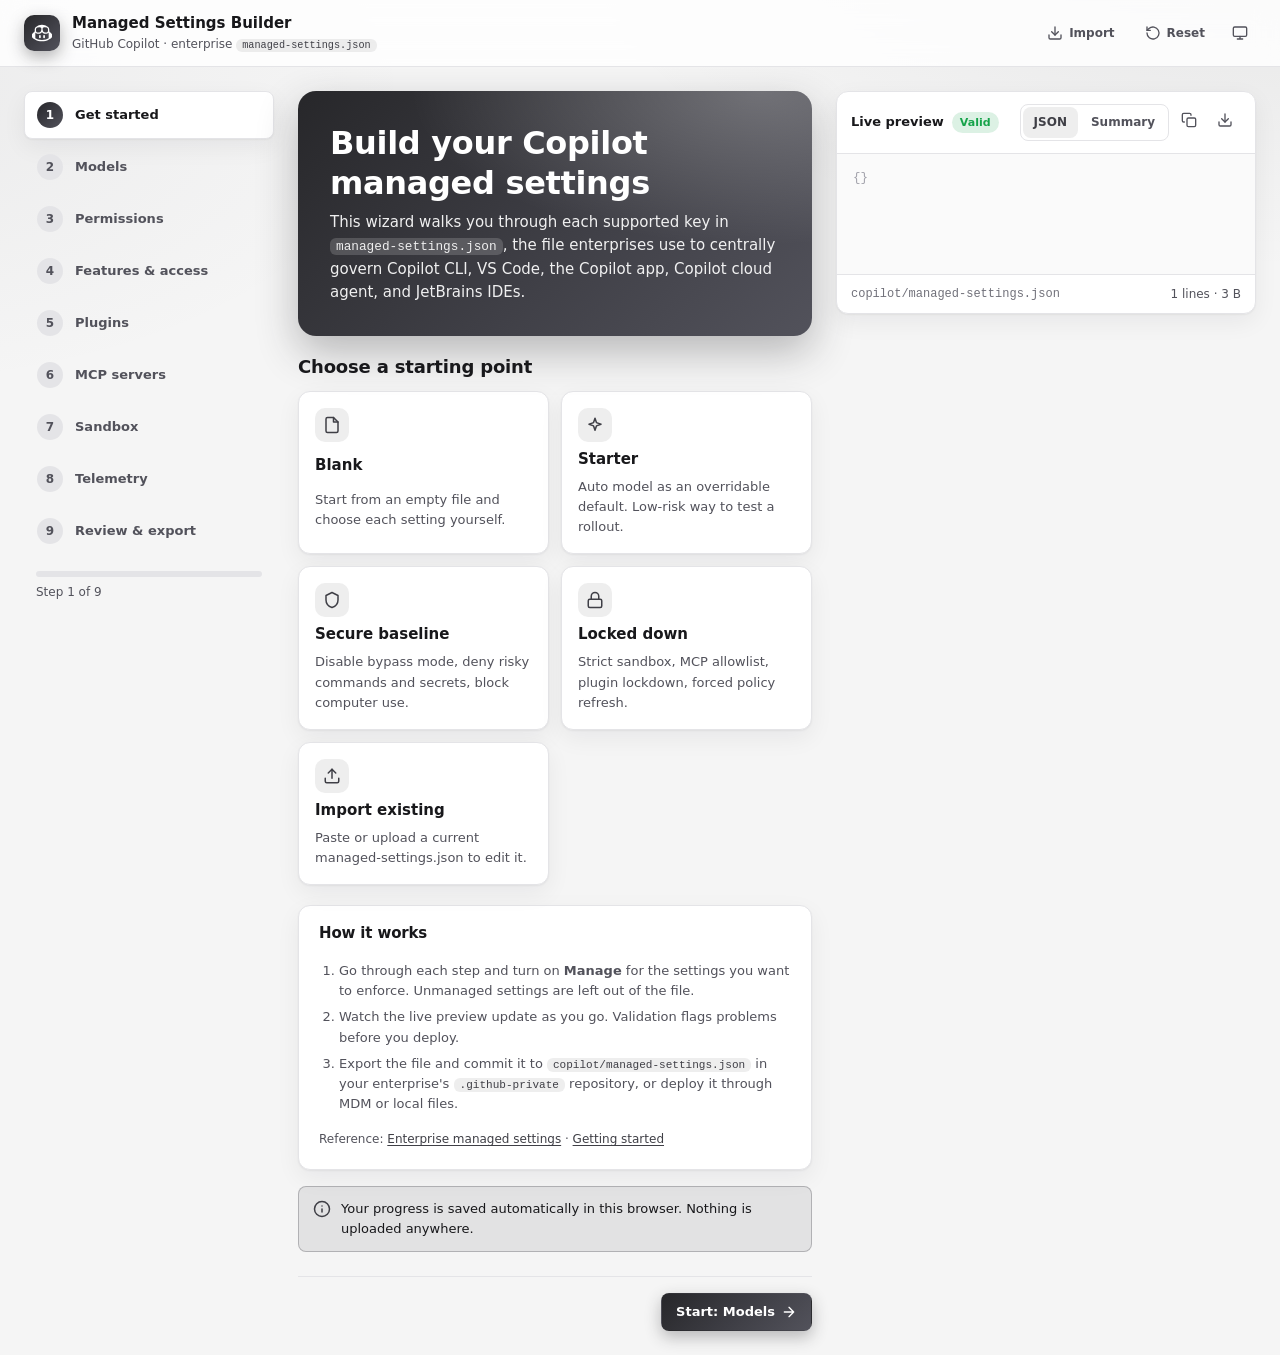
==== commit dbce8de1: "Add plain-English settings summary Co-authored-by: Copilot App <223556219+Copilot@users.noreply.gith" ====
--- a/index.html
+++ b/index.html
@@ -63,7 +63,11 @@
             <span class="status-pill ok" id="status-pill">Valid</span>
           </div>
           <div class="preview-actions">
-            <button class="btn btn-icon btn-ghost" type="button" data-action="copy" title="Copy JSON" aria-label="Copy JSON">
+            <div class="preview-mode" role="group" aria-label="Preview format">
+              <button class="btn btn-sm btn-ghost" type="button" data-action="preview-mode" data-mode="json" aria-controls="json-preview summary-preview" aria-pressed="true">JSON</button>
+              <button class="btn btn-sm btn-ghost" type="button" data-action="preview-mode" data-mode="summary" aria-controls="json-preview summary-preview" aria-pressed="false">Summary</button>
+            </div>
+            <button class="btn btn-icon btn-ghost" type="button" data-action="copy-preview" id="copy-preview" title="Copy JSON" aria-label="Copy JSON">
               <svg viewBox="0 0 24 24" fill="none" stroke="currentColor" stroke-width="2" stroke-linecap="round" stroke-linejoin="round" aria-hidden="true"><rect x="9" y="9" width="13" height="13" rx="2"/><path d="M5 15H4a2 2 0 0 1-2-2V4a2 2 0 0 1 2-2h9a2 2 0 0 1 2 2v1"/></svg>
             </button>
             <button class="btn btn-icon btn-ghost" type="button" data-action="download" title="Download managed-settings.json" aria-label="Download managed-settings.json">
@@ -72,6 +76,7 @@
           </div>
         </div>
         <pre class="code" id="json-preview" aria-label="managed-settings.json contents"></pre>
+        <div class="summary-preview" id="summary-preview" role="region" aria-label="Plain-English settings summary" hidden></div>
         <div class="preview-foot">
           <span class="preview-file">copilot/managed-settings.json</span>
           <span id="preview-stats"></span>
--- a/css/styles.css
+++ b/css/styles.css
@@ -74,7 +74,7 @@
     --border: #3f3f46;
     --border-strong: #52525b;
     --text: #f4f4f5;
-    --text-muted: #a1a1aa;
+    --text-muted: #d4d4d8;
     --text-faint: #71717a;
     --primary: #e4e4e7;
     --primary-hover: #ffffff;
@@ -92,7 +92,7 @@
     --json-key: #d4d4d8;
     --json-str: #a1a1aa;
     --json-num: #f4f4f5;
-    --json-bool: #71717a;
+    --json-bool: #a1a1aa;
     --json-punc: #71717a;
     --code-bg: #09090b;
     color-scheme: dark;
@@ -109,7 +109,7 @@
   --border: #3f3f46;
   --border-strong: #52525b;
   --text: #f4f4f5;
-  --text-muted: #a1a1aa;
+  --text-muted: #d4d4d8;
   --text-faint: #71717a;
   --primary: #e4e4e7;
   --primary-hover: #ffffff;
@@ -127,7 +127,7 @@
   --json-key: #d4d4d8;
   --json-str: #a1a1aa;
   --json-num: #f4f4f5;
-  --json-bool: #71717a;
+  --json-bool: #a1a1aa;
   --json-punc: #71717a;
   --code-bg: #09090b;
   color-scheme: dark;
@@ -370,6 +370,13 @@
 .callout.warning svg { color: var(--warn); }
 .callout.error { background: var(--err-soft); border-color: color-mix(in srgb, var(--err) 35%, transparent); }
 .callout.error svg { color: var(--err); }
+.policy-note { align-items: flex-start; margin-bottom: 12px; padding: 8px 10px; }
+.policy-note-content { flex: 1; min-width: 0; }
+.policy-note-dismiss { flex: none; margin: -5px -5px 0 0; }
+.policy-list { display: grid; gap: 12px; margin: 0; padding-left: 20px; font-size: var(--fs-sm); }
+.policy-list li { padding-left: 2px; }
+.policy-list p { color: var(--text-muted); margin-top: 3px; }
+.policy-resolution { display: block; color: var(--text-faint); font-size: var(--fs-xs); }
 
 /* Welcome */
 .hero {
@@ -406,6 +413,8 @@
 .preview-title { font-size: var(--fs-sm); font-weight: 650; display: flex; align-items: center; gap: 8px; }
 .preview-file { font-family: var(--font-mono); font-size: var(--fs-xs); color: var(--text-faint); font-weight: 500; }
 .preview-actions { margin-left: auto; display: flex; gap: 4px; }
+.preview-mode { display: flex; gap: 2px; padding: 2px; border: 1px solid var(--border); border-radius: var(--radius-sm); }
+.preview-mode [aria-pressed="true"] { background: var(--primary-soft); color: var(--primary); }
 .status-pill { font-size: 11px; font-weight: 700; padding: 2px 8px; border-radius: 99px; }
 .status-pill.ok { background: color-mix(in srgb, var(--ok) 15%, transparent); color: var(--ok); }
 .status-pill.warn { background: var(--warn-soft); color: var(--warn); }
@@ -419,6 +428,13 @@
 .code .n { color: var(--json-num); }
 .code .b { color: var(--json-bool); font-weight: 600; }
 .code .p { color: var(--json-punc); }
+.summary-preview { flex: 1; min-height: 120px; overflow: auto; padding: 14px 16px; background: var(--surface); font-size: var(--fs-sm); line-height: 1.6; }
+.summary-preview h2 { margin: 0 0 12px; font-size: var(--fs-md); }
+.summary-preview h3 { margin: 16px 0 6px; font-size: var(--fs-sm); }
+.summary-preview ul { margin: 0; padding-left: 20px; display: grid; gap: 5px; }
+.summary-preview li { padding-left: 2px; }
+.summary-preview code { font-family: var(--font-mono); font-size: .92em; color: var(--text); overflow-wrap: anywhere; }
+.summary-preview[hidden] { display: none; }
 .preview-foot { padding: 10px 14px; border-top: 1px solid var(--border); font-size: var(--fs-xs); color: var(--text-muted); display: flex; justify-content: space-between; }
 
 /* Issues */
@@ -433,7 +449,7 @@
 
 .summary-grid { display: grid; grid-template-columns: repeat(auto-fit, minmax(150px, 1fr)); gap: 12px; }
 .stat { padding: 14px; border-radius: var(--radius); background: var(--surface); border: 1px solid var(--border); }
-.stat-num { font-size: var(--fs-xl); font-weight: 700; background: var(--brand-gradient); -webkit-background-clip: text; background-clip: text; color: transparent; }
+.stat-num { font-size: var(--fs-xl); font-weight: 700; color: var(--primary); }
 .stat-label { font-size: var(--fs-xs); color: var(--text-muted); }
 
 .tree { font-family: var(--font-mono); font-size: var(--fs-xs); line-height: 1.8; padding: 12px 14px; background: var(--code-bg); border-radius: var(--radius-sm); border: 1px solid var(--border); white-space: pre; overflow: auto; }
